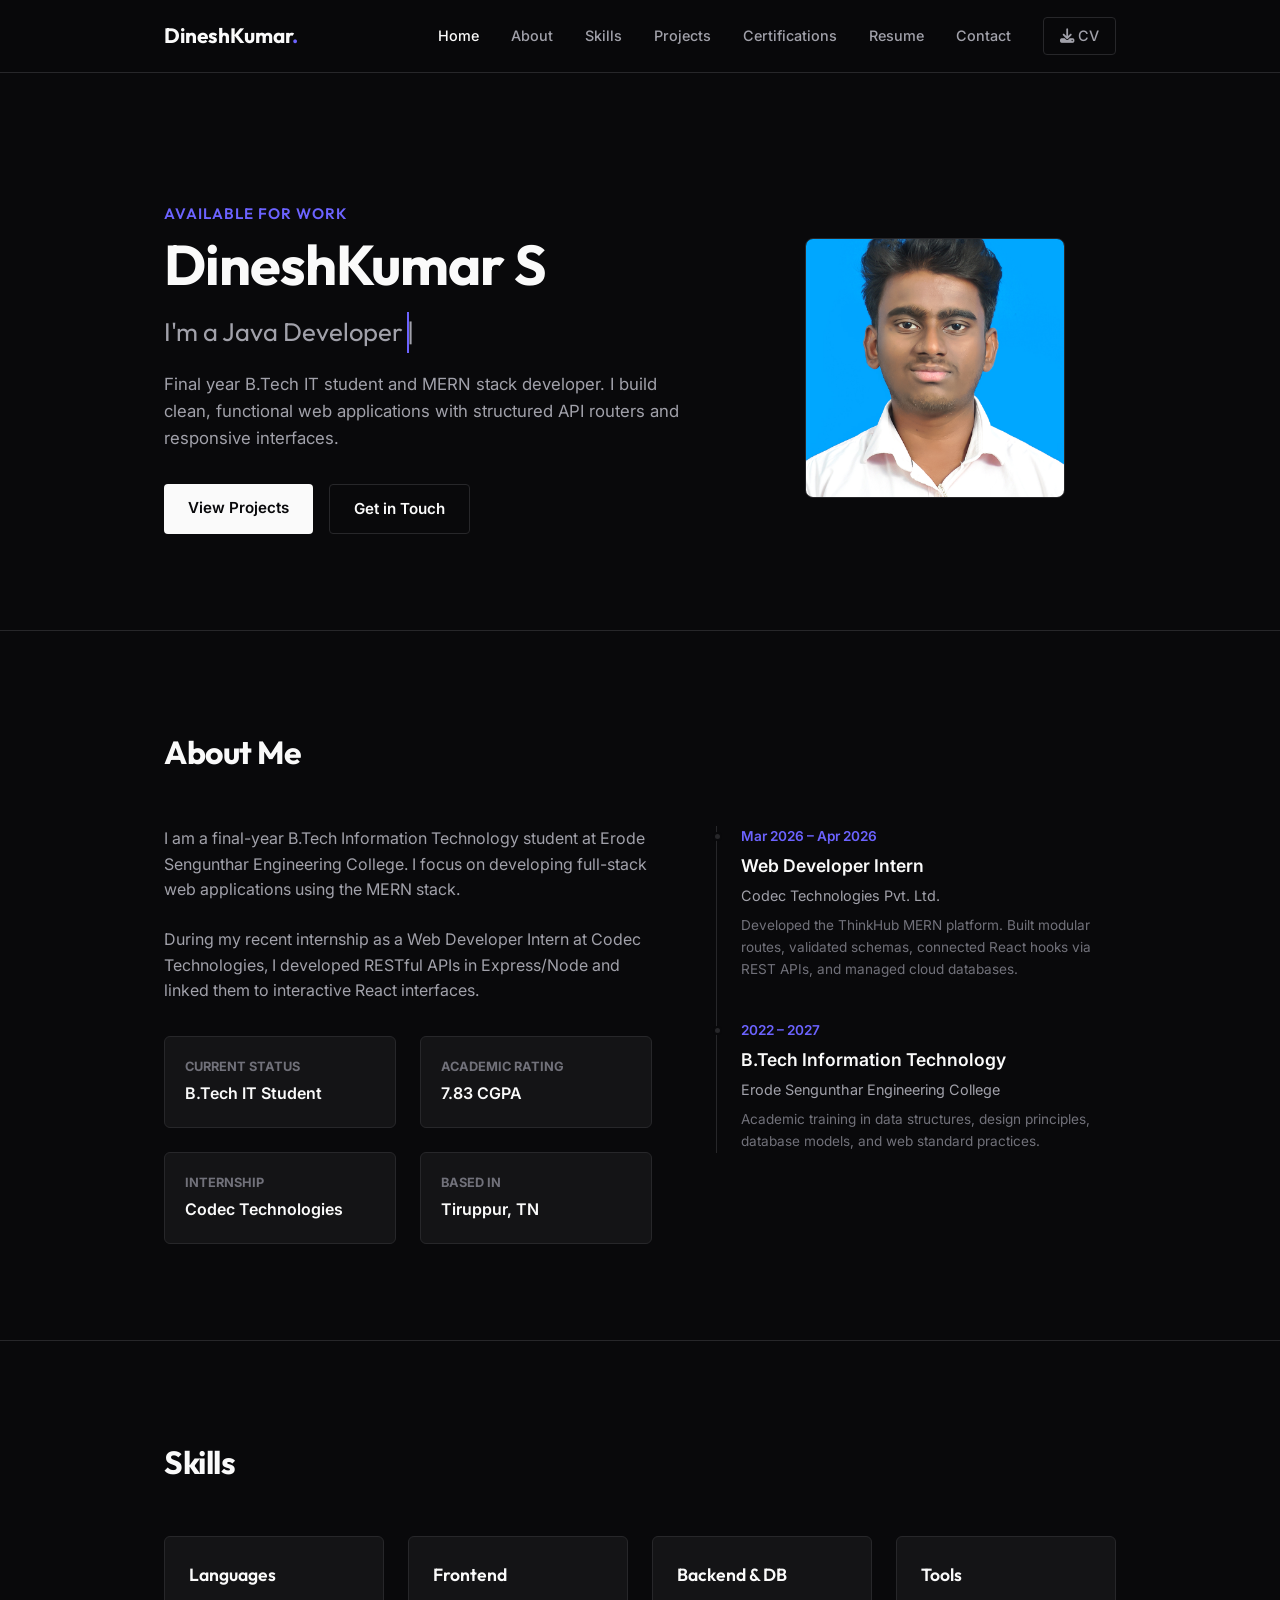
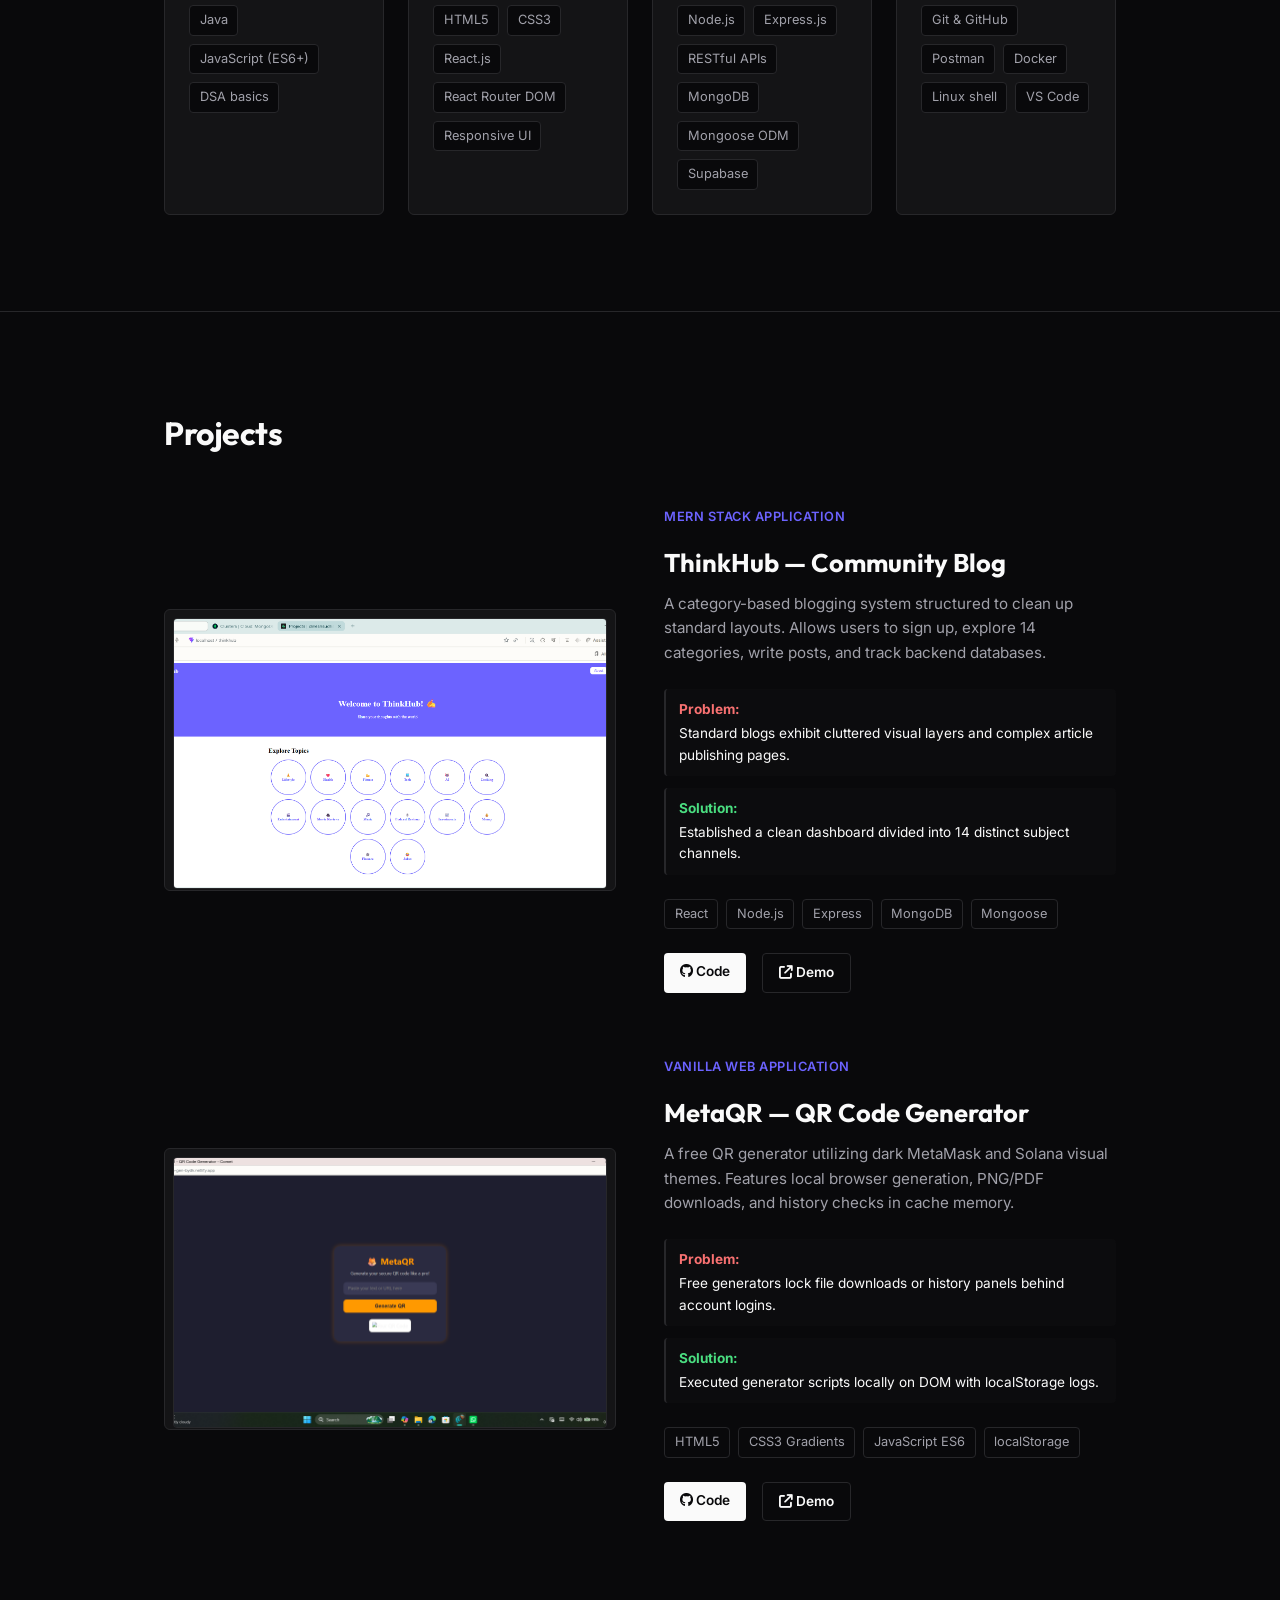
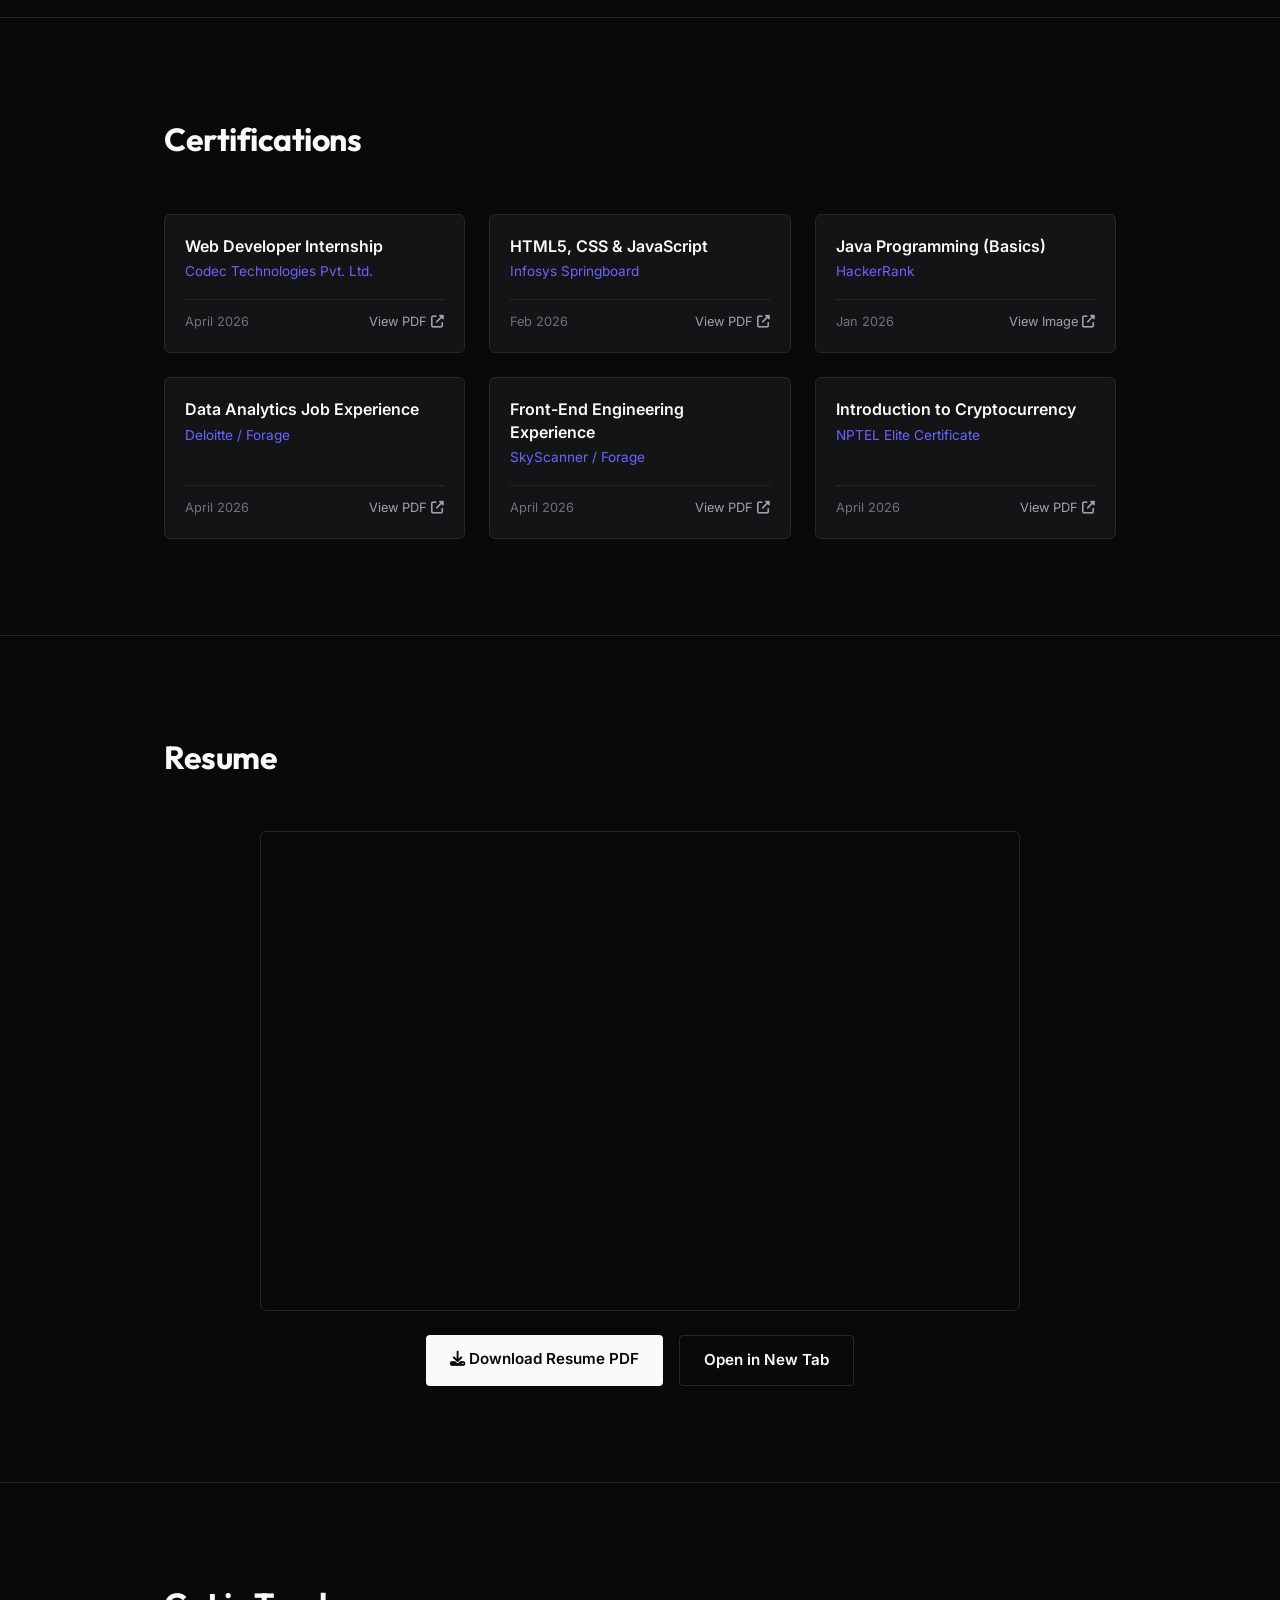
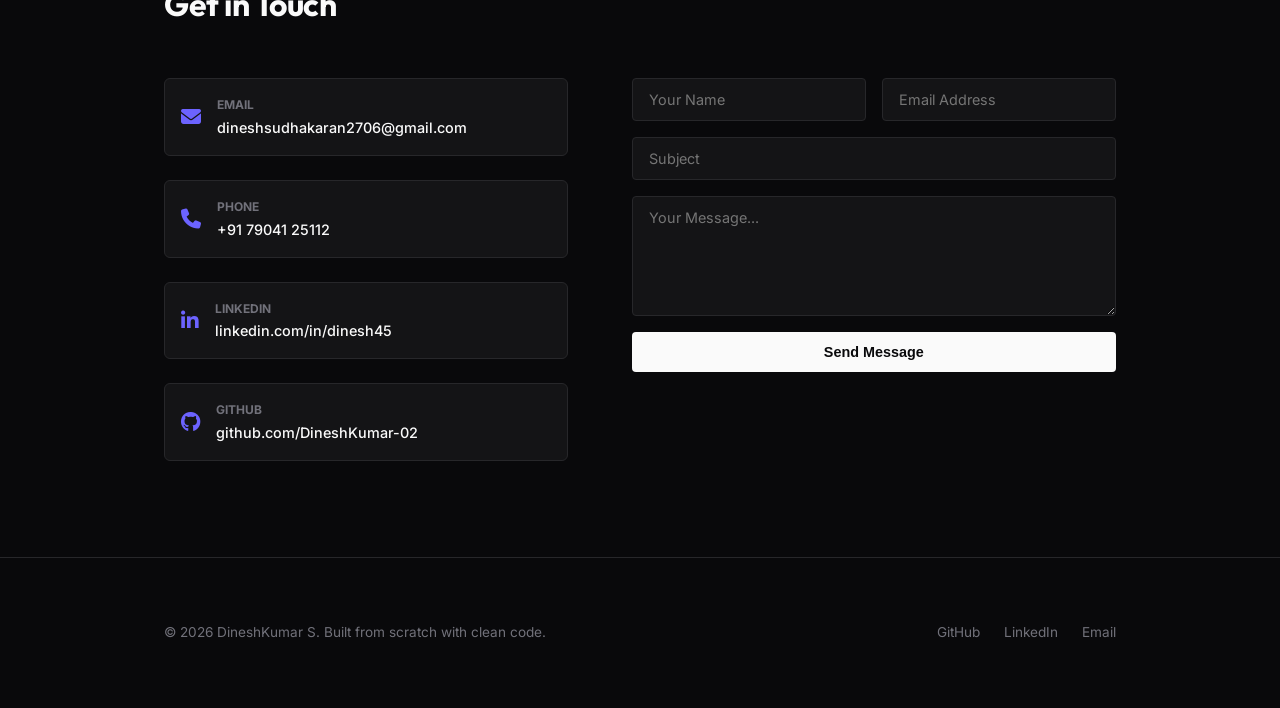
==== Portfolio-Website/index.html @ 6e723fbe "added the files of my portfolio site" ====
<!DOCTYPE html>
<html lang="en">
<head>
  <meta charset="UTF-8">
  <meta name="viewport" content="width=device-width, initial-scale=1.0">
  
  <title>DineshKumar S | Full Stack Developer</title>
  <meta name="description" content="Portfolio of DineshKumar S, a Full Stack Web Developer (MERN) specializing in clean, scalable backend interfaces and responsive frontend apps.">
  <meta name="keywords" content="DineshKumar S, Full Stack Developer, MERN Stack, React, Node.js, Express, MongoDB, Java Developer">
  <meta name="author" content="DineshKumar S">

  <link rel="icon" type="image/png" href="./assets/images/Dinesh-Passport Size Photo.jpeg">
  <link rel="stylesheet" href="./style.css">
  <link rel="stylesheet" href="https://cdnjs.cloudflare.com/ajax/libs/font-awesome/6.4.0/css/all.min.css">
</head>
<body>

  <!-- Sticky Header Navigation -->
  <header>
    <div class="container nav-container">
      <a href="#home" class="logo">DineshKumar<span>.</span></a>
      
      <div class="hamburger" id="hamburger">
        <span></span>
        <span></span>
        <span></span>
      </div>

      <nav class="nav-links" id="nav-links">
        <a href="#home" class="nav-link active">Home</a>
        <a href="#about" class="nav-link">About</a>
        <a href="#skills" class="nav-link">Skills</a>
        <a href="#projects" class="nav-link">Projects</a>
        <a href="#certifications" class="nav-link">Certifications</a>
        <a href="#resume" class="nav-link">Resume</a>
        <a href="#contact" class="nav-link">Contact</a>
        <a href="./assets/resume/DineshKumar_S_Resume.pdf" class="nav-link btn-cv" download><i class="fa-solid fa-download"></i> CV</a>
      </nav>
    </div>
  </header>

  <!-- Hero Section -->
  <section id="home" class="hero" style="border: none;">
    <div class="container hero-grid">
      <div class="hero-info">
        <span class="hero-tag">Available for work</span>
        <h1 class="hero-h1">DineshKumar S</h1>
        <div class="hero-typewriter">
          I'm a <span id="typing-text"></span><span class="cursor">|</span>
        </div>
        <p class="hero-p">
          Final year B.Tech IT student and MERN stack developer. I build clean, functional web applications with structured API routers and responsive interfaces.
        </p>
        <div class="hero-actions">
          <a href="#projects" class="btn-primary">View Projects</a>
          <a href="#contact" class="btn-secondary">Get in Touch</a>
        </div>
      </div>
      
      <div class="hero-img-wrap">
        <img src="./assets/images/Dinesh-Passport Size Photo.jpeg" alt="DineshKumar S" class="hero-img">
      </div>
    </div>
  </section>

  <!-- About Section -->
  <section id="about">
    <div class="container">
      <h2 class="section-title">About Me</h2>
      
      <div class="about-grid">
        <div>
          <p class="about-p">
            I am a final-year B.Tech Information Technology student at Erode Sengunthar Engineering College. I focus on developing full-stack web applications using the MERN stack.
          </p>
          <p class="about-p">
            During my recent internship as a Web Developer Intern at Codec Technologies, I developed RESTful APIs in Express/Node and linked them to interactive React interfaces.
          </p>
          
          <div class="about-facts">
            <div class="fact-card">
              <h4>Current Status</h4>
              <p>B.Tech IT Student</p>
            </div>
            <div class="fact-card">
              <h4>Academic Rating</h4>
              <p>7.83 CGPA</p>
            </div>
            <div class="fact-card">
              <h4>Internship</h4>
              <p>Codec Technologies</p>
            </div>
            <div class="fact-card">
              <h4>Based In</h4>
              <p>Tiruppur, TN</p>
            </div>
          </div>
        </div>

        <div>
          <div class="timeline">
            
            <div class="timeline-item">
              <div class="timeline-dot"></div>
              <div class="timeline-date">Mar 2026 – Apr 2026</div>
              <h3 class="timeline-title">Web Developer Intern</h3>
              <p class="timeline-subtitle">Codec Technologies Pvt. Ltd.</p>
              <p class="timeline-desc">
                Developed the ThinkHub MERN platform. Built modular routes, validated schemas, connected React hooks via REST APIs, and managed cloud databases.
              </p>
            </div>

            <div class="timeline-item">
              <div class="timeline-dot"></div>
              <div class="timeline-date">2022 – 2027</div>
              <h3 class="timeline-title">B.Tech Information Technology</h3>
              <p class="timeline-subtitle">Erode Sengunthar Engineering College</p>
              <p class="timeline-desc">
                Academic training in data structures, design principles, database models, and web standard practices.
              </p>
            </div>

          </div>
        </div>
      </div>
    </div>
  </section>

  <!-- Skills Section -->
  <section id="skills">
    <div class="container">
      <h2 class="section-title">Skills</h2>
      
      <div class="skills-grid">
        
        <div class="skills-card">
          <h3>Languages</h3>
          <div class="skills-list">
            <span class="skill-tag">Java</span>
            <span class="skill-tag">JavaScript (ES6+)</span>
            <span class="skill-tag">DSA basics</span>
          </div>
        </div>

        <div class="skills-card">
          <h3>Frontend</h3>
          <div class="skills-list">
            <span class="skill-tag">HTML5</span>
            <span class="skill-tag">CSS3</span>
            <span class="skill-tag">React.js</span>
            <span class="skill-tag">React Router DOM</span>
            <span class="skill-tag">Responsive UI</span>
          </div>
        </div>

        <div class="skills-card">
          <h3>Backend & DB</h3>
          <div class="skills-list">
            <span class="skill-tag">Node.js</span>
            <span class="skill-tag">Express.js</span>
            <span class="skill-tag">RESTful APIs</span>
            <span class="skill-tag">MongoDB</span>
            <span class="skill-tag">Mongoose ODM</span>
            <span class="skill-tag">Supabase</span>
          </div>
        </div>

        <div class="skills-card">
          <h3>Tools</h3>
          <div class="skills-list">
            <span class="skill-tag">Git & GitHub</span>
            <span class="skill-tag">Postman</span>
            <span class="skill-tag">Docker</span>
            <span class="skill-tag">Linux shell</span>
            <span class="skill-tag">VS Code</span>
          </div>
        </div>

      </div>
    </div>
  </section>

  <!-- Projects Section -->
  <section id="projects">
    <div class="container">
      <h2 class="section-title">Projects</h2>
      
      <div class="project-list">
        
        <!-- ThinkHub Project -->
        <div class="project-item">
          <div class="project-media">
            <div class="project-img-grid">
              <img src="./assets/project-images/thinkhub/Main page topics.png" alt="ThinkHub Topic categories" class="span-2">
              <img src="./assets/project-images/thinkhub/topic post.png" alt="ThinkHub Posts list">
              <img src="./assets/project-images/thinkhub/backend.png" alt="ThinkHub server file code">
            </div>
          </div>
          
          <div class="project-info">
            <div class="project-meta">MERN Stack Application</div>
            <h3>ThinkHub — Community Blog</h3>
            <p class="project-desc">
              A category-based blogging system structured to clean up standard layouts. Allows users to sign up, explore 14 categories, write posts, and track backend databases.
            </p>
            
            <div class="project-ps">
              <div class="ps-box prob">
                <strong>Problem:</strong> Standard blogs exhibit cluttered visual layers and complex article publishing pages.
              </div>
              <div class="ps-box sol">
                <strong>Solution:</strong> Established a clean dashboard divided into 14 distinct subject channels.
              </div>
            </div>
            
            <div class="project-tags">
              <span class="skill-tag">React</span>
              <span class="skill-tag">Node.js</span>
              <span class="skill-tag">Express</span>
              <span class="skill-tag">MongoDB</span>
              <span class="skill-tag">Mongoose</span>
            </div>
            
            <div class="project-links">
              <a href="https://github.com/DineshKumar-02/ThinkHub-Blog-App" class="btn-sm-primary" target="_blank"><i class="fa-brands fa-github"></i> Code</a>
              <a href="https://thinkhub-a-community-blog-web-application.onrender.com" class="btn-sm-secondary" target="_blank"><i class="fa-solid fa-arrow-up-right-from-square"></i> Demo</a>
            </div>
          </div>
        </div>

        <!-- MetaQR Project -->
        <div class="project-item">
          <div class="project-media">
            <div class="project-img-grid">
              <img src="./assets/project-images/metaqr/Screenshot 2026-07-01 154401.png" alt="MetaQR dashboard" class="span-2">
              <img src="./assets/project-images/metaqr/Screenshot 2026-07-01 154452.png" alt="MetaQR history storage" class="span-2">
            </div>
          </div>
          
          <div class="project-info">
            <div class="project-meta">Vanilla Web Application</div>
            <h3>MetaQR — QR Code Generator</h3>
            <p class="project-desc">
              A free QR generator utilizing dark MetaMask and Solana visual themes. Features local browser generation, PNG/PDF downloads, and history checks in cache memory.
            </p>
            
            <div class="project-ps">
              <div class="ps-box prob">
                <strong>Problem:</strong> Free generators lock file downloads or history panels behind account logins.
              </div>
              <div class="ps-box sol">
                <strong>Solution:</strong> Executed generator scripts locally on DOM with localStorage logs.
              </div>
            </div>
            
            <div class="project-tags">
              <span class="skill-tag">HTML5</span>
              <span class="skill-tag">CSS3 Gradients</span>
              <span class="skill-tag">JavaScript ES6</span>
              <span class="skill-tag">localStorage</span>
            </div>
            
            <div class="project-links">
              <a href="https://github.com/DineshKumar-02/MetaQR" class="btn-sm-primary" target="_blank"><i class="fa-brands fa-github"></i> Code</a>
              <a href="https://qrcode-gen-bydk.netlify.app/" class="btn-sm-secondary" target="_blank"><i class="fa-solid fa-arrow-up-right-from-square"></i> Demo</a>
            </div>
          </div>
        </div>

      </div>
    </div>
  </section>

  <!-- Certifications Section -->
  <section id="certifications">
    <div class="container">
      <h2 class="section-title">Certifications</h2>
      
      <div class="cert-grid">
        
        <div class="cert-item" data-cert="./assets/certificates/Web-Developement(parakh).pdf">
          <div class="cert-top">
            <h3>Web Developer Internship</h3>
            <p>Codec Technologies Pvt. Ltd.</p>
          </div>
          <div class="cert-bottom">
            <span>April 2026</span>
            <span class="cert-view">View PDF <i class="fa-solid fa-up-right-from-square"></i></span>
          </div>
        </div>

        <div class="cert-item" data-cert="./assets/certificates/Html5.pdf">
          <div class="cert-top">
            <h3>HTML5, CSS & JavaScript</h3>
            <p>Infosys Springboard</p>
          </div>
          <div class="cert-bottom">
            <span>Feb 2026</span>
            <span class="cert-view">View PDF <i class="fa-solid fa-up-right-from-square"></i></span>
          </div>
        </div>

        <div class="cert-item" data-cert="./assets/certificates/java_basic certificate_page-0001.jpg">
          <div class="cert-top">
            <h3>Java Programming (Basics)</h3>
            <p>HackerRank</p>
          </div>
          <div class="cert-bottom">
            <span>Jan 2026</span>
            <span class="cert-view">View Image <i class="fa-solid fa-up-right-from-square"></i></span>
          </div>
        </div>

        <div class="cert-item" data-cert="./assets/certificates/Deloitte Data Analytics Completion_certificate.pdf">
          <div class="cert-top">
            <h3>Data Analytics Job Experience</h3>
            <p>Deloitte / Forage</p>
          </div>
          <div class="cert-bottom">
            <span>April 2026</span>
            <span class="cert-view">View PDF <i class="fa-solid fa-up-right-from-square"></i></span>
          </div>
        </div>

        <div class="cert-item" data-cert="./assets/certificates/SkyScanner - Front-emnd _completion_certificate (1).pdf">
          <div class="cert-top">
            <h3>Front-End Engineering Experience</h3>
            <p>SkyScanner / Forage</p>
          </div>
          <div class="cert-bottom">
            <span>April 2026</span>
            <span class="cert-view">View PDF <i class="fa-solid fa-up-right-from-square"></i></span>
          </div>
        </div>

        <div class="cert-item" data-cert="./assets/certificates/Introduction to CryptoCurrency.pdf">
          <div class="cert-top">
            <h3>Introduction to Cryptocurrency</h3>
            <p>NPTEL Elite Certificate</p>
          </div>
          <div class="cert-bottom">
            <span>April 2026</span>
            <span class="cert-view">View PDF <i class="fa-solid fa-up-right-from-square"></i></span>
          </div>
        </div>

      </div>
    </div>
  </section>

  <!-- Resume Section -->
  <section id="resume">
    <div class="container">
      <h2 class="section-title">Resume</h2>
      
      <div class="resume-box">
        <div class="resume-frame-wrap">
          <iframe src="./assets/resume/DineshKumar_S_Resume.pdf#toolbar=0" class="resume-frame" title="DineshKumar S Resume Document"></iframe>
        </div>
        <div class="project-links">
          <a href="./assets/resume/DineshKumar_S_Resume.pdf" class="btn-primary" download><i class="fa-solid fa-download"></i> Download Resume PDF</a>
          <a href="./assets/resume/DineshKumar_S_Resume.pdf" target="_blank" class="btn-secondary">Open in New Tab</a>
        </div>
      </div>
    </div>
  </section>

  <!-- Contact Section -->
  <section id="contact">
    <div class="container">
      <h2 class="section-title">Get in Touch</h2>
      
      <div class="contact-grid">
        <div class="contact-channels">
          
          <a href="mailto:dineshsudhakaran2706@gmail.com" class="contact-card-link">
            <i class="fa-solid fa-envelope"></i>
            <div>
              <h4>Email</h4>
              <p>dineshsudhakaran2706@gmail.com</p>
            </div>
          </a>

          <a href="tel:+917904125112" class="contact-card-link">
            <i class="fa-solid fa-phone"></i>
            <div>
              <h4>Phone</h4>
              <p>+91 79041 25112</p>
            </div>
          </a>

          <a href="https://linkedin.com/in/dinesh45" target="_blank" class="contact-card-link">
            <i class="fa-brands fa-linkedin-in"></i>
            <div>
              <h4>LinkedIn</h4>
              <p>linkedin.com/in/dinesh45</p>
            </div>
          </a>

          <a href="https://github.com/DineshKumar-02" target="_blank" class="contact-card-link">
            <i class="fa-brands fa-github"></i>
            <div>
              <h4>GitHub</h4>
              <p>github.com/DineshKumar-02</p>
            </div>
          </a>

        </div>

        <form class="contact-form" id="contact-form" action="https://formspree.io/f/placeholder" method="POST">
          <div class="form-row">
            <input type="text" name="name" class="form-input" placeholder="Your Name" required>
            <input type="email" name="email" class="form-input" placeholder="Email Address" required>
          </div>
          <input type="text" name="subject" class="form-input" placeholder="Subject" required>
          <textarea name="message" class="form-textarea" placeholder="Your Message..." required></textarea>
          <button type="submit" class="btn-submit">Send Message</button>
        </form>
      </div>
    </div>
  </section>

  <!-- Footer -->
  <footer>
    <div class="container footer-wrap">
      <div class="footer-copy">
        &copy; 2026 DineshKumar S. Built from scratch with clean code.
      </div>
      <div class="footer-socials">
        <a href="https://github.com/DineshKumar-02" target="_blank">GitHub</a>
        <a href="https://linkedin.com/in/dinesh45" target="_blank">LinkedIn</a>
        <a href="mailto:dineshsudhakaran2706@gmail.com">Email</a>
      </div>
    </div>
  </footer>

  <!-- Lightbox Modal preview window -->
  <div class="modal" id="cert-modal">
    <div class="modal-content">
      <div class="modal-close" id="modal-close"><i class="fa-solid fa-xmark"></i></div>
      <iframe src="" class="modal-iframe" id="modal-iframe"></iframe>
    </div>
  </div>

  <script src="./script.js"></script>
</body>
</html>
---- Portfolio-Website/style.css ----
@import url('https://fonts.googleapis.com/css2?family=Inter:wght@300;400;500;600;700&family=Outfit:wght@400;500;600;700;800&display=swap');

:root {
  --bg: #09090b;
  --surface: #141416;
  --surface-hover: #1b1b1e;
  --border: #27272a;
  --border-hover: #3f3f46;
  
  --accent: #6c63ff;
  --accent-glow: rgba(108, 99, 255, 0.15);
  
  --text: #fafafa;
  --text-muted: #a1a1aa;
  --text-dim: #71717a;
  
  --font-display: 'Outfit', sans-serif;
  --font-body: 'Inter', sans-serif;
}

* {
  box-sizing: border-box;
  margin: 0;
  padding: 0;
}

html {
  scroll-behavior: smooth;
}

body {
  background-color: var(--bg);
  color: var(--text);
  font-family: var(--font-body);
  line-height: 1.6;
  overflow-x: hidden;
}

::-webkit-scrollbar {
  width: 6px;
}
::-webkit-scrollbar-track {
  background: var(--bg);
}
::-webkit-scrollbar-thumb {
  background: var(--border);
  border-radius: 3px;
}
::-webkit-scrollbar-thumb:hover {
  background: var(--border-hover);
}

.container {
  max-width: 1000px;
  margin: 0 auto;
  padding: 0 1.5rem;
}

/* Header & Nav */
header {
  position: sticky;
  top: 0;
  z-index: 100;
  background: rgba(9, 9, 11, 0.8);
  backdrop-filter: blur(8px);
  border-bottom: 1px solid var(--border);
}

.nav-container {
  display: flex;
  justify-content: space-between;
  align-items: center;
  height: 4.5rem;
}

.logo {
  font-family: var(--font-display);
  font-weight: 700;
  font-size: 1.3rem;
  color: var(--text);
  text-decoration: none;
}

.logo span {
  color: var(--accent);
}

.nav-links {
  display: flex;
  gap: 2rem;
  align-items: center;
}

.nav-link {
  color: var(--text-muted);
  text-decoration: none;
  font-size: 0.9rem;
  font-weight: 500;
  transition: color 0.2s ease;
}

.nav-link:hover, .nav-link.active {
  color: var(--text);
}

.btn-cv {
  border: 1px solid var(--border);
  padding: 0.4rem 1rem;
  border-radius: 4px;
  background: transparent;
  transition: all 0.2s ease;
}

.btn-cv:hover {
  background: var(--surface);
  border-color: var(--border-hover);
}

.hamburger {
  display: none;
  flex-direction: column;
  gap: 5px;
  cursor: pointer;
}

.hamburger span {
  display: block;
  width: 22px;
  height: 2px;
  background-color: var(--text);
  transition: transform 0.2s ease;
}

/* Hero Section */
.hero {
  padding: 8rem 0 6rem;
}

.hero-grid {
  display: grid;
  grid-template-columns: 1.2fr 0.8fr;
  gap: 3rem;
  align-items: center;
}

.hero-tag {
  color: var(--accent);
  font-family: var(--font-display);
  font-weight: 600;
  font-size: 0.95rem;
  text-transform: uppercase;
  letter-spacing: 1px;
  margin-bottom: 0.5rem;
  display: inline-block;
}

.hero-h1 {
  font-family: var(--font-display);
  font-size: 3.5rem;
  font-weight: 700;
  line-height: 1.1;
  letter-spacing: -1px;
  margin-bottom: 1rem;
}

.hero-typewriter {
  font-family: var(--font-display);
  font-size: 1.6rem;
  color: var(--text-muted);
  height: 2.2rem;
  margin-bottom: 1.5rem;
}

.cursor {
  display: inline-block;
  width: 2px;
  background-color: var(--accent);
  margin-left: 4px;
  animation: blink 0.8s infinite alternate;
}

@keyframes blink {
  0% { opacity: 0; }
  100% { opacity: 1; }
}

.hero-p {
  color: var(--text-muted);
  font-size: 1.05rem;
  margin-bottom: 2rem;
  max-width: 520px;
}

.hero-actions {
  display: flex;
  gap: 1rem;
}

.btn-primary {
  background: var(--text);
  color: var(--bg);
  text-decoration: none;
  font-weight: 600;
  padding: 0.75rem 1.5rem;
  border-radius: 4px;
  font-size: 0.95rem;
  transition: opacity 0.2s ease;
}

.btn-primary:hover {
  opacity: 0.9;
}

.btn-secondary {
  border: 1px solid var(--border);
  color: var(--text);
  text-decoration: none;
  font-weight: 600;
  padding: 0.75rem 1.5rem;
  border-radius: 4px;
  font-size: 0.95rem;
  transition: all 0.2s ease;
}

.btn-secondary:hover {
  background: var(--surface);
  border-color: var(--border-hover);
}

.hero-img-wrap {
  display: flex;
  justify-content: center;
}

.hero-img {
  width: 260px;
  height: 260px;
  border-radius: 8px;
  object-fit: cover;
  border: 1px solid var(--border);
  background: var(--surface);
}

/* Sections General */
section {
  padding: 6rem 0;
  border-top: 1px solid var(--border);
}

.section-title {
  font-family: var(--font-display);
  font-size: 2rem;
  font-weight: 700;
  margin-bottom: 3rem;
  letter-spacing: -0.5px;
}

/* About Section */
.about-grid {
  display: grid;
  grid-template-columns: 1.1fr 0.9fr;
  gap: 4rem;
}

.about-p {
  color: var(--text-muted);
  margin-bottom: 1.5rem;
}

.about-facts {
  display: grid;
  grid-template-columns: repeat(2, 1fr);
  gap: 1.5rem;
  margin-top: 2rem;
}

.fact-card {
  padding: 1.25rem;
  background: var(--surface);
  border: 1px solid var(--border);
  border-radius: 6px;
}

.fact-card h4 {
  font-size: 0.8rem;
  color: var(--text-dim);
  text-transform: uppercase;
  margin-bottom: 0.25rem;
}

.fact-card p {
  font-weight: 600;
  font-size: 1rem;
}

.timeline {
  position: relative;
  padding-left: 1.5rem;
  border-left: 1px solid var(--border);
}

.timeline-item {
  position: relative;
  margin-bottom: 2.5rem;
}

.timeline-dot {
  position: absolute;
  left: -1.8rem;
  top: 0.35rem;
  width: 9px;
  height: 9px;
  border-radius: 50%;
  background: var(--border);
  border: 2px solid var(--bg);
}

.timeline-item:hover .timeline-dot {
  background: var(--accent);
}

.timeline-date {
  font-size: 0.85rem;
  color: var(--accent);
  font-weight: 600;
  margin-bottom: 0.25rem;
}

.timeline-title {
  font-weight: 600;
  font-size: 1.1rem;
  margin-bottom: 0.25rem;
}

.timeline-subtitle {
  font-size: 0.9rem;
  color: var(--text-muted);
  margin-bottom: 0.5rem;
}

.timeline-desc {
  font-size: 0.85rem;
  color: var(--text-dim);
}

/* Skills Section */
.skills-grid {
  display: grid;
  grid-template-columns: repeat(auto-fit, minmax(220px, 1fr));
  gap: 1.5rem;
}

.skills-card {
  padding: 1.5rem;
  background: var(--surface);
  border: 1px solid var(--border);
  border-radius: 6px;
}

.skills-card h3 {
  font-size: 1.1rem;
  margin-bottom: 1rem;
  font-family: var(--font-display);
  font-weight: 600;
}

.skills-list {
  display: flex;
  flex-wrap: wrap;
  gap: 0.5rem;
}

.skill-tag {
  background: var(--bg);
  border: 1px solid var(--border);
  color: var(--text-muted);
  padding: 0.25rem 0.6rem;
  border-radius: 4px;
  font-size: 0.8rem;
  transition: all 0.2s ease;
}

.skill-tag:hover {
  color: var(--text);
  border-color: var(--border-hover);
}

/* Projects Section */
.project-list {
  display: flex;
  flex-direction: column;
  gap: 4rem;
}

.project-item {
  display: grid;
  grid-template-columns: 1fr 1fr;
  gap: 3rem;
  align-items: center;
}

.project-media {
  border: 1px solid var(--border);
  border-radius: 6px;
  overflow: hidden;
  background: var(--surface);
  aspect-ratio: 16/10;
}

.project-img-grid {
  display: grid;
  grid-template-columns: 1fr 1fr;
  gap: 8px;
  padding: 8px;
}

.project-img-grid img {
  width: 100%;
  height: 100%;
  object-fit: cover;
  border-radius: 4px;
  border: 1px solid var(--border);
  aspect-ratio: 16/10;
}

.project-img-grid .span-2 {
  grid-column: span 2;
}

.project-info h3 {
  font-family: var(--font-display);
  font-size: 1.6rem;
  margin-bottom: 0.5rem;
}

.project-meta {
  font-size: 0.8rem;
  color: var(--accent);
  text-transform: uppercase;
  letter-spacing: 0.5px;
  font-weight: 600;
  margin-bottom: 1rem;
}

.project-desc {
  color: var(--text-muted);
  font-size: 0.95rem;
  margin-bottom: 1.5rem;
}

.project-ps {
  display: flex;
  flex-direction: column;
  gap: 0.75rem;
  margin-bottom: 1.5rem;
  font-size: 0.85rem;
}

.ps-box {
  padding: 0.6rem 0.8rem;
  border-radius: 4px;
  border-left: 2px solid var(--border);
  background: rgba(255,255,255,0.01);
}

.ps-box strong {
  display: block;
  margin-bottom: 0.15rem;
}

.ps-box.prob strong { color: #f87171; }
.ps-box.sol strong { color: #4ade80; }

.project-tags {
  display: flex;
  flex-wrap: wrap;
  gap: 0.5rem;
  margin-bottom: 1.5rem;
}

.project-links {
  display: flex;
  gap: 1rem;
}

.btn-sm-primary {
  background: var(--text);
  color: var(--bg);
  text-decoration: none;
  font-weight: 600;
  padding: 0.5rem 1rem;
  border-radius: 4px;
  font-size: 0.85rem;
}

.btn-sm-secondary {
  border: 1px solid var(--border);
  color: var(--text);
  text-decoration: none;
  font-weight: 600;
  padding: 0.5rem 1rem;
  border-radius: 4px;
  font-size: 0.85rem;
  transition: all 0.2s ease;
}

.btn-sm-secondary:hover {
  background: var(--surface);
  border-color: var(--border-hover);
}

/* Certifications Section */
.cert-grid {
  display: grid;
  grid-template-columns: repeat(auto-fill, minmax(280px, 1fr));
  gap: 1.5rem;
}

.cert-item {
  padding: 1.25rem;
  background: var(--surface);
  border: 1px solid var(--border);
  border-radius: 6px;
  cursor: pointer;
  display: flex;
  flex-direction: column;
  justify-content: space-between;
  transition: all 0.2s ease;
}

.cert-item:hover {
  border-color: var(--border-hover);
  background: var(--surface-hover);
}

.cert-top h3 {
  font-size: 1rem;
  font-weight: 600;
  margin-bottom: 0.25rem;
  line-height: 1.4;
}

.cert-top p {
  font-size: 0.85rem;
  color: var(--accent);
  margin-bottom: 1rem;
}

.cert-bottom {
  display: flex;
  justify-content: space-between;
  font-size: 0.8rem;
  color: var(--text-dim);
  border-top: 1px solid var(--border);
  padding-top: 0.75rem;
}

.cert-view {
  color: var(--text-muted);
}

/* Resume Section */
.resume-box {
  display: flex;
  flex-direction: column;
  align-items: center;
  gap: 1.5rem;
}

.resume-frame-wrap {
  width: 100%;
  max-width: 760px;
  height: 480px;
  border: 1px solid var(--border);
  border-radius: 6px;
  overflow: hidden;
}

.resume-frame {
  width: 100%;
  height: 100%;
  border: none;
}

/* Contact Section */
.contact-grid {
  display: grid;
  grid-template-columns: 1fr 1.2fr;
  gap: 4rem;
}

.contact-channels {
  display: flex;
  flex-direction: column;
  gap: 1.5rem;
}

.contact-card-link {
  display: flex;
  align-items: center;
  gap: 1rem;
  padding: 1rem;
  border: 1px solid var(--border);
  border-radius: 6px;
  color: var(--text);
  text-decoration: none;
  background: var(--surface);
  transition: all 0.2s ease;
}

.contact-card-link:hover {
  background: var(--surface-hover);
  border-color: var(--border-hover);
}

.contact-card-link i {
  font-size: 1.25rem;
  color: var(--accent);
}

.contact-card-link h4 {
  font-size: 0.75rem;
  color: var(--text-dim);
  text-transform: uppercase;
  margin-bottom: 0.1rem;
}

.contact-card-link p {
  font-size: 0.9rem;
  font-weight: 500;
}

.contact-form {
  display: flex;
  flex-direction: column;
  gap: 1rem;
}

.form-row {
  display: grid;
  grid-template-columns: 1fr 1fr;
  gap: 1rem;
}

.form-input, .form-textarea {
  width: 100%;
  background: var(--surface);
  border: 1px solid var(--border);
  color: var(--text);
  padding: 0.75rem 1rem;
  border-radius: 4px;
  font-family: var(--font-body);
  font-size: 0.9rem;
  transition: border-color 0.2s ease;
}

.form-input:focus, .form-textarea:focus {
  outline: none;
  border-color: var(--border-hover);
}

.form-textarea {
  resize: vertical;
  min-height: 120px;
}

.btn-submit {
  background: var(--text);
  color: var(--bg);
  border: none;
  font-weight: 600;
  padding: 0.75rem;
  border-radius: 4px;
  cursor: pointer;
  font-size: 0.9rem;
  transition: opacity 0.2s ease;
}

.btn-submit:hover {
  opacity: 0.9;
}

/* Footer */
footer {
  padding: 4rem 0;
  border-top: 1px solid var(--border);
  color: var(--text-dim);
  font-size: 0.85rem;
}

.footer-wrap {
  display: flex;
  justify-content: space-between;
  align-items: center;
}

.footer-socials {
  display: flex;
  gap: 1.5rem;
}

.footer-socials a {
  color: var(--text-dim);
  text-decoration: none;
  transition: color 0.2s ease;
}

.footer-socials a:hover {
  color: var(--text);
}

/* Lightbox Modal */
.modal {
  position: fixed;
  top: 0;
  left: 0;
  width: 100vw;
  height: 100vh;
  background: rgba(0, 0, 0, 0.85);
  backdrop-filter: blur(4px);
  z-index: 1000;
  display: none;
  align-items: center;
  justify-content: center;
}

.modal.active {
  display: flex;
}

.modal-content {
  position: relative;
  width: 90%;
  max-width: 800px;
  height: 80vh;
  background: var(--bg);
  border: 1px solid var(--border);
  border-radius: 6px;
  overflow: hidden;
}

.modal-iframe {
  width: 100%;
  height: 100%;
  border: none;
}

.modal-close {
  position: absolute;
  top: 1rem;
  right: 1rem;
  background: var(--surface);
  border: 1px solid var(--border);
  color: var(--text);
  width: 2rem;
  height: 2rem;
  border-radius: 50%;
  display: flex;
  align-items: center;
  justify-content: center;
  cursor: pointer;
  transition: all 0.2s ease;
}

.modal-close:hover {
  background: var(--surface-hover);
}

/* Media Queries */
@media (max-width: 768px) {
  .hero-grid {
    grid-template-columns: 1fr;
    text-align: center;
  }
  .hero-info {
    order: 2;
  }
  .hero-img-wrap {
    order: 1;
  }
  .hero-h1 {
    font-size: 2.75rem;
  }
  .hero-p {
    margin-left: auto;
    margin-right: auto;
  }
  .hero-actions {
    justify-content: center;
  }
  .about-grid {
    grid-template-columns: 1fr;
  }
  .project-item {
    grid-template-columns: 1fr;
    gap: 1.5rem;
  }
  .contact-grid {
    grid-template-columns: 1fr;
    gap: 3rem;
  }
  .form-row {
    grid-template-columns: 1fr;
  }
  .footer-wrap {
    flex-direction: column;
    gap: 1.5rem;
    text-align: center;
  }
  .nav-links {
    display: none;
    position: fixed;
    top: 4.5rem;
    left: 0;
    width: 100%;
    background: var(--bg);
    flex-direction: column;
    padding: 2rem 0;
    border-bottom: 1px solid var(--border);
    gap: 1.5rem;
  }
  .nav-links.active {
    display: flex;
  }
  .hamburger {
    display: flex;
  }
}
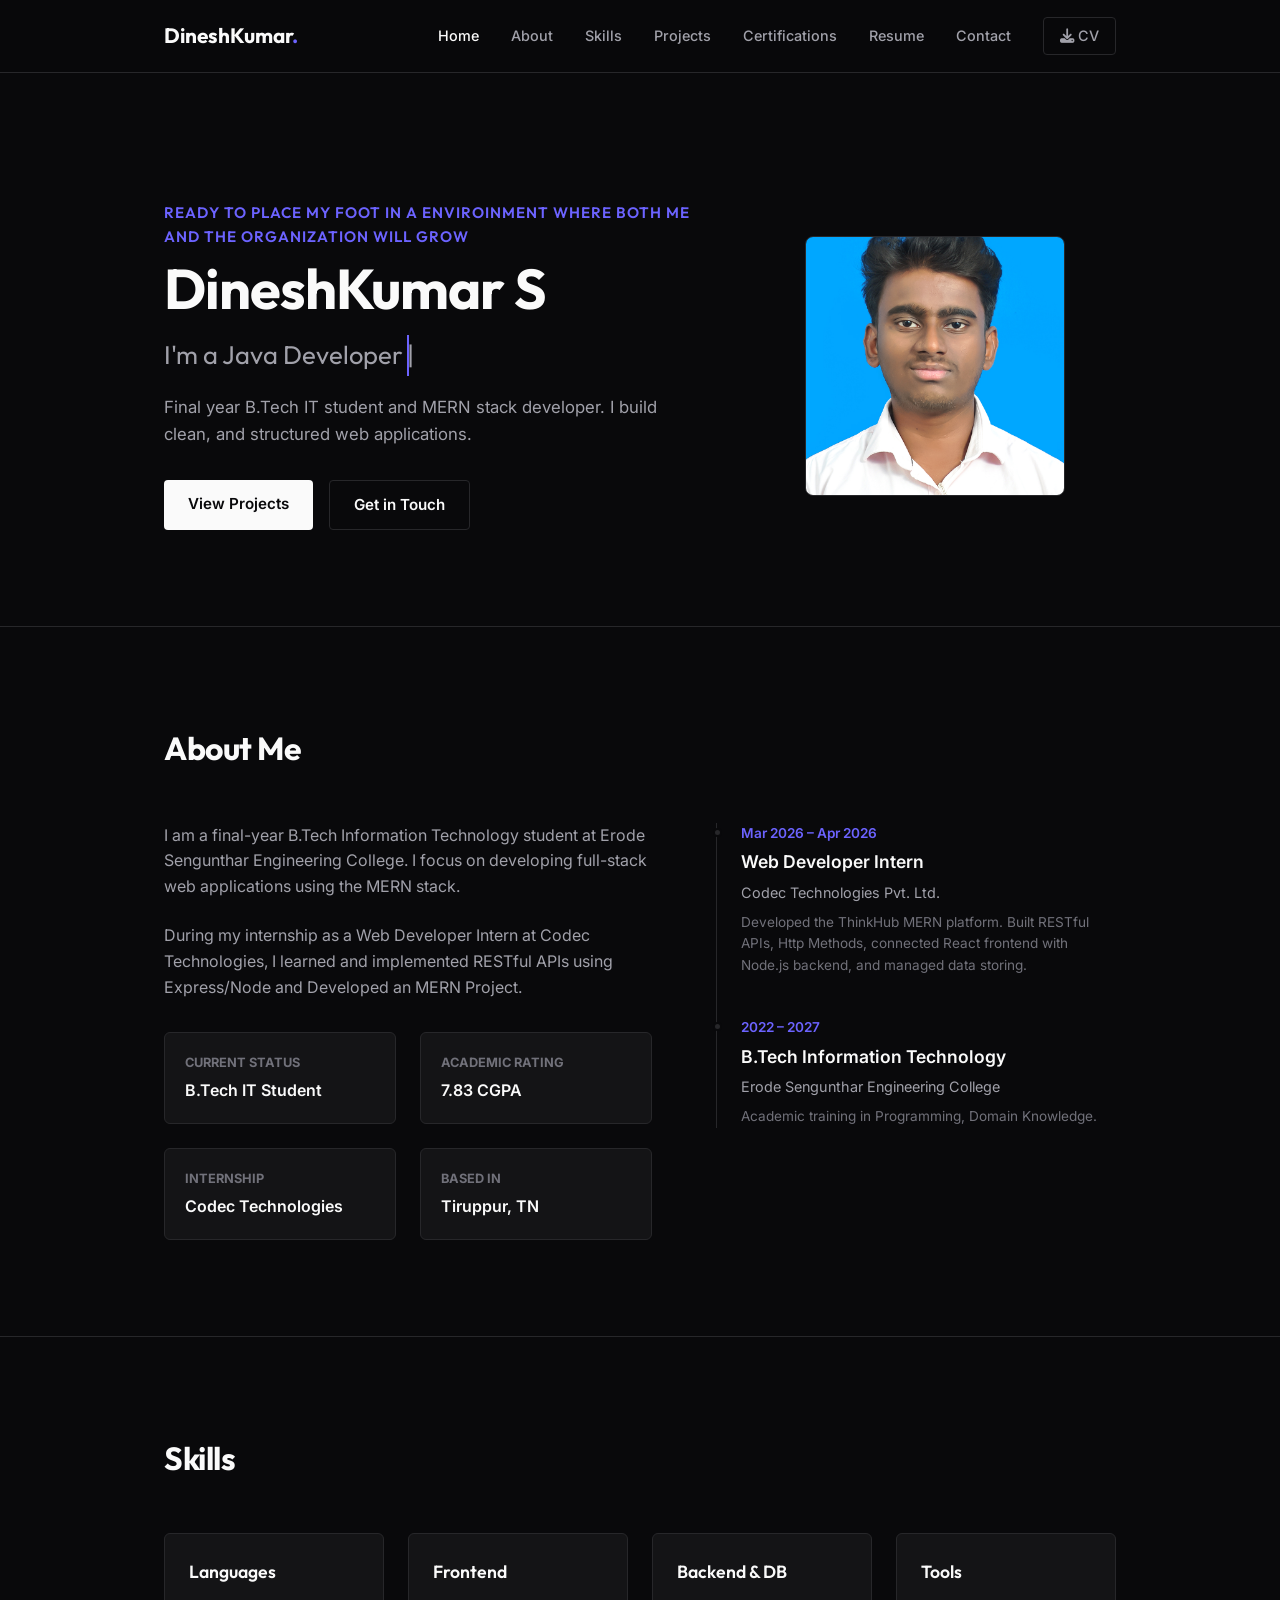
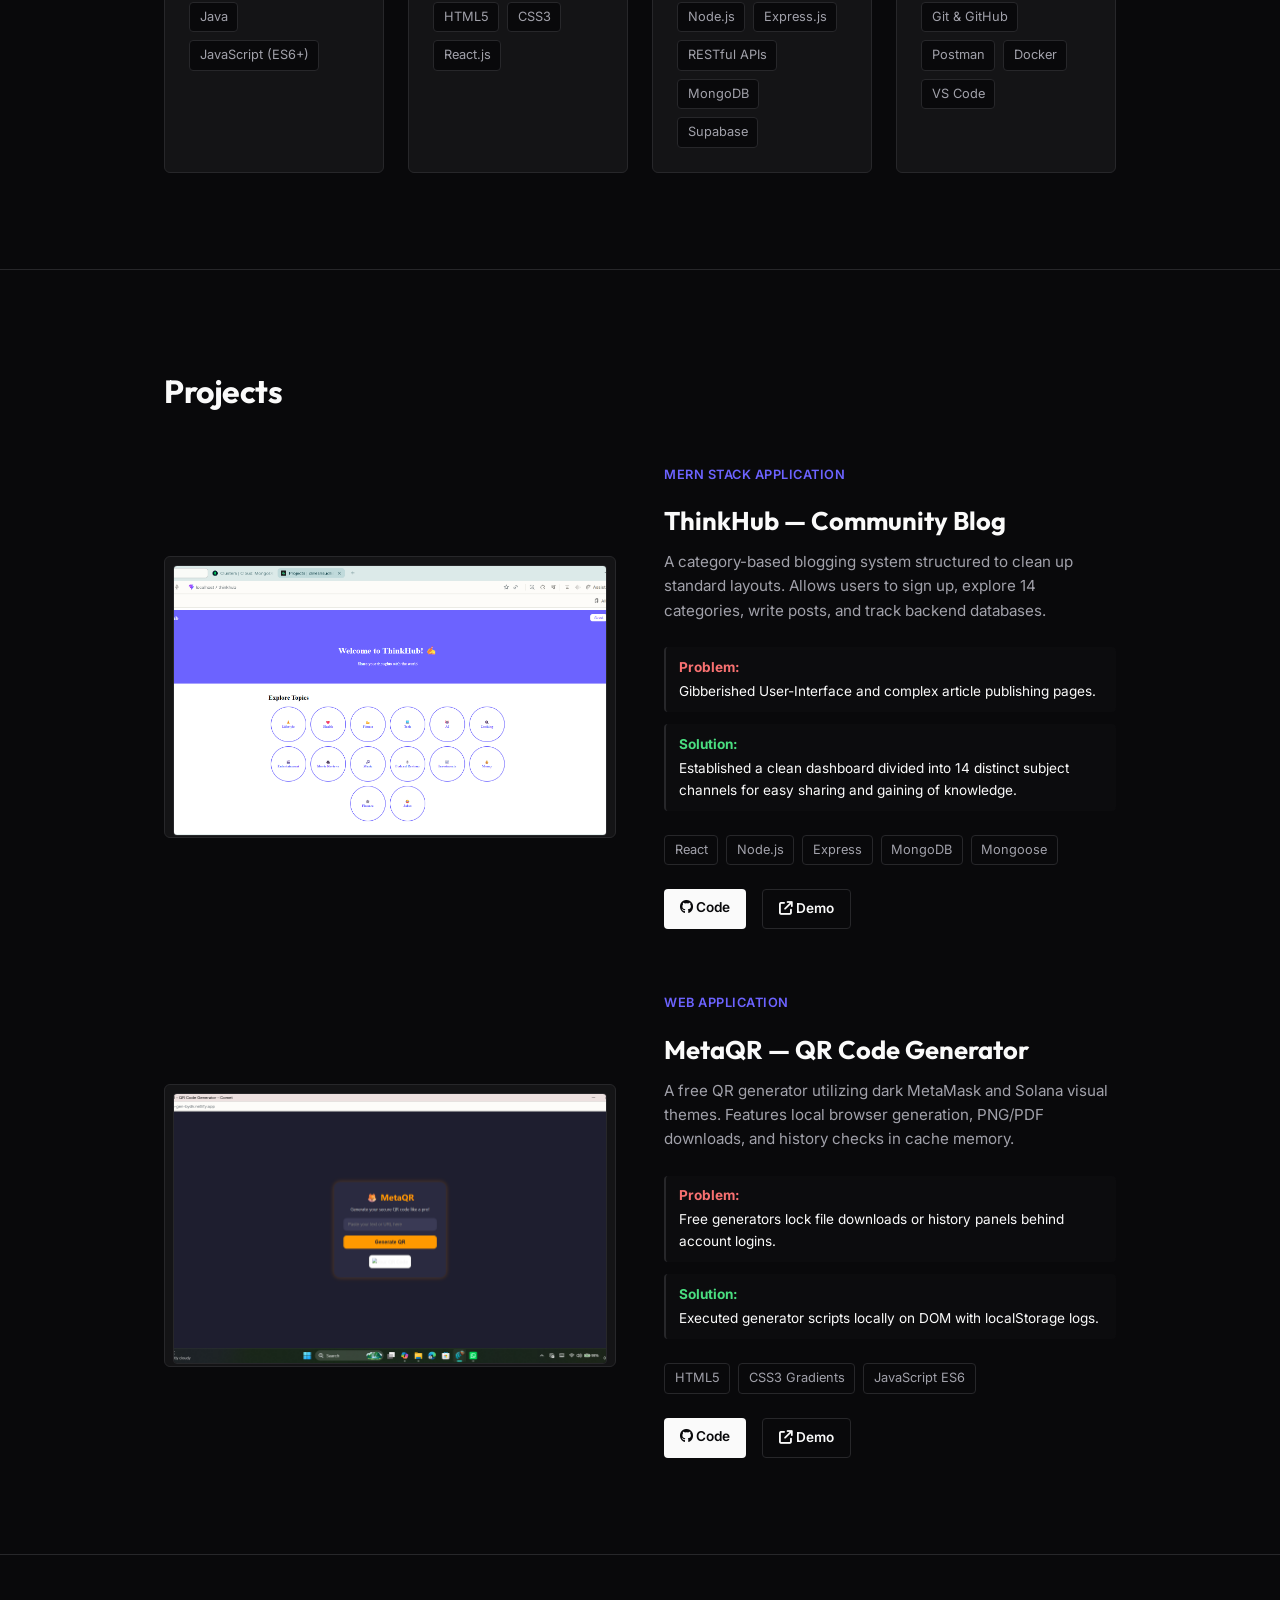
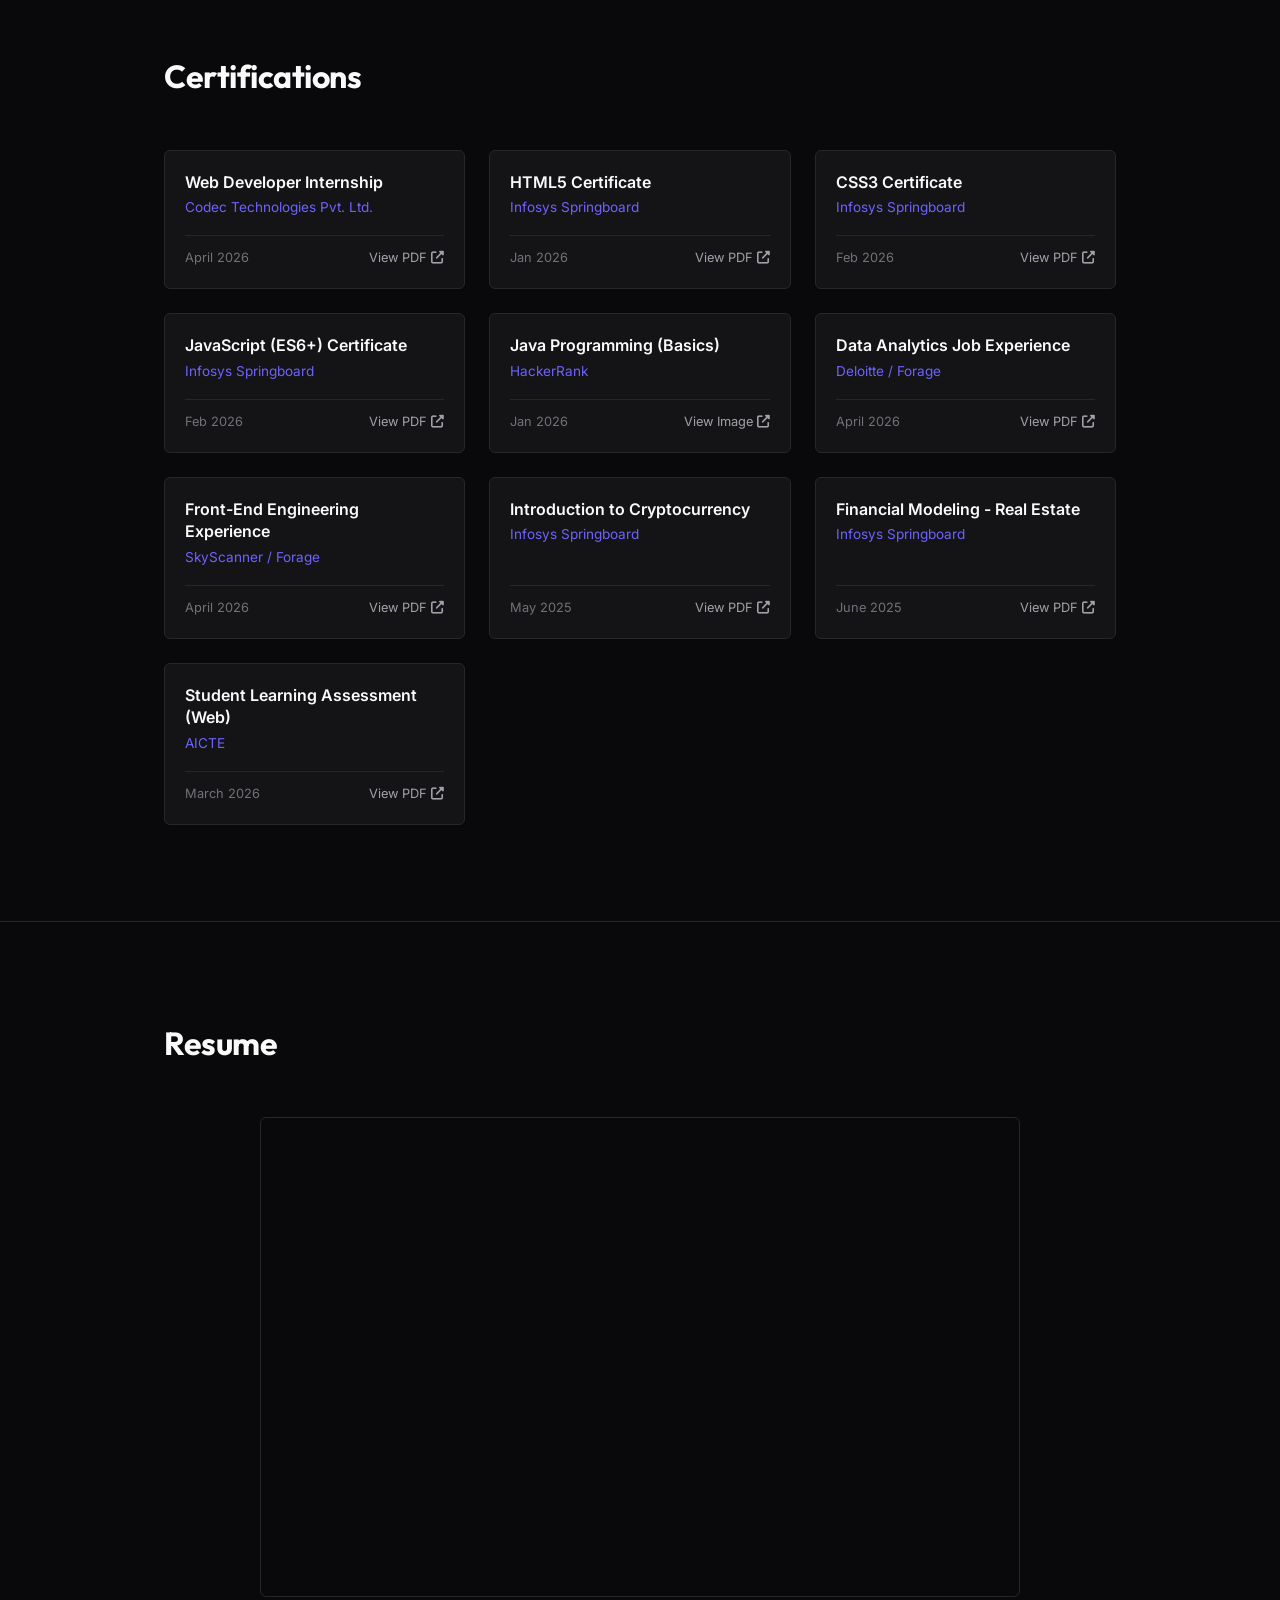
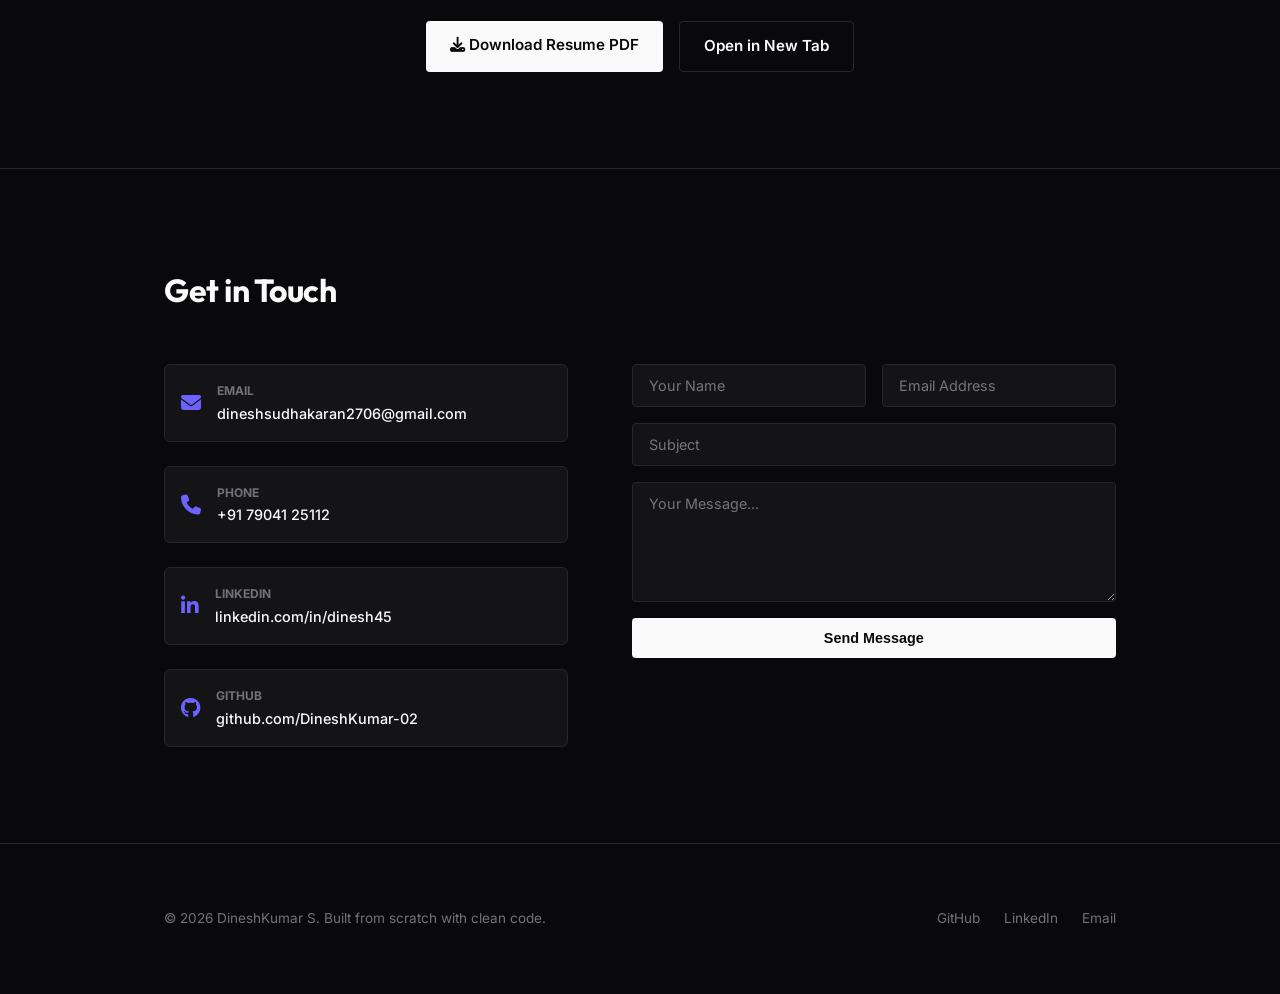
==== commit c934712f: "refactor(home): split combined HTML/CSS/JS cert card, fix Cryptocurrency issuer, add Real Estate and" ====
--- a/Portfolio-Website/index.html
+++ b/Portfolio-Website/index.html
@@ -1,25 +1,29 @@
 <!DOCTYPE html>
 <html lang="en">
+
 <head>
   <meta charset="UTF-8">
   <meta name="viewport" content="width=device-width, initial-scale=1.0">
-  
+
   <title>DineshKumar S | Full Stack Developer</title>
-  <meta name="description" content="Portfolio of DineshKumar S, a Full Stack Web Developer (MERN) specializing in clean, scalable backend interfaces and responsive frontend apps.">
-  <meta name="keywords" content="DineshKumar S, Full Stack Developer, MERN Stack, React, Node.js, Express, MongoDB, Java Developer">
+  <meta name="description"
+    content="Portfolio of DineshKumar S, a Full Stack Web Developer (MERN) specializing in clean, scalable backend interfaces and responsive frontend apps.">
+  <meta name="keywords"
+    content="DineshKumar S, Full Stack Developer, MERN Stack, React, Node.js, Express, MongoDB, Java Developer">
   <meta name="author" content="DineshKumar S">
 
   <link rel="icon" type="image/png" href="./assets/images/Dinesh-Passport Size Photo.jpeg">
   <link rel="stylesheet" href="./style.css">
   <link rel="stylesheet" href="https://cdnjs.cloudflare.com/ajax/libs/font-awesome/6.4.0/css/all.min.css">
 </head>
+
 <body>
 
   <!-- Sticky Header Navigation -->
   <header>
     <div class="container nav-container">
       <a href="#home" class="logo">DineshKumar<span>.</span></a>
-      
+
       <div class="hamburger" id="hamburger">
         <span></span>
         <span></span>
@@ -28,13 +32,14 @@
 
       <nav class="nav-links" id="nav-links">
         <a href="#home" class="nav-link active">Home</a>
-        <a href="#about" class="nav-link">About</a>
+        <a href="./pages/about.html" class="nav-link">About</a>
         <a href="#skills" class="nav-link">Skills</a>
-        <a href="#projects" class="nav-link">Projects</a>
-        <a href="#certifications" class="nav-link">Certifications</a>
+        <a href="./pages/projects.html" class="nav-link">Projects</a>
+        <a href="./pages/certifications.html" class="nav-link">Certifications</a>
         <a href="#resume" class="nav-link">Resume</a>
-        <a href="#contact" class="nav-link">Contact</a>
-        <a href="./assets/resume/DineshKumar_S_Resume.pdf" class="nav-link btn-cv" download><i class="fa-solid fa-download"></i> CV</a>
+        <a href="./pages/contact.html" class="nav-link">Contact</a>
+        <a href="./assets/resume/DineshKumar_S_Resume.pdf" class="nav-link btn-cv" download><i
+            class="fa-solid fa-download"></i> CV</a>
       </nav>
     </div>
   </header>
@@ -43,20 +48,20 @@
   <section id="home" class="hero" style="border: none;">
     <div class="container hero-grid">
       <div class="hero-info">
-        <span class="hero-tag">Available for work</span>
+        <span class="hero-tag">Ready to place my foot in a enviroinment where both me and the organization will grow</span>
         <h1 class="hero-h1">DineshKumar S</h1>
         <div class="hero-typewriter">
           I'm a <span id="typing-text"></span><span class="cursor">|</span>
         </div>
         <p class="hero-p">
-          Final year B.Tech IT student and MERN stack developer. I build clean, functional web applications with structured API routers and responsive interfaces.
+          Final year B.Tech IT student and MERN stack developer. I build clean, and structured web applications.
         </p>
         <div class="hero-actions">
           <a href="#projects" class="btn-primary">View Projects</a>
           <a href="#contact" class="btn-secondary">Get in Touch</a>
         </div>
       </div>
-      
+
       <div class="hero-img-wrap">
         <img src="./assets/images/Dinesh-Passport Size Photo.jpeg" alt="DineshKumar S" class="hero-img">
       </div>
@@ -67,16 +72,18 @@
   <section id="about">
     <div class="container">
       <h2 class="section-title">About Me</h2>
-      
+
       <div class="about-grid">
         <div>
           <p class="about-p">
-            I am a final-year B.Tech Information Technology student at Erode Sengunthar Engineering College. I focus on developing full-stack web applications using the MERN stack.
+            I am a final-year B.Tech Information Technology student at Erode Sengunthar Engineering College. I focus on
+            developing full-stack web applications using the MERN stack.
           </p>
           <p class="about-p">
-            During my recent internship as a Web Developer Intern at Codec Technologies, I developed RESTful APIs in Express/Node and linked them to interactive React interfaces.
+            During my internship as a Web Developer Intern at Codec Technologies, I learned and implemented RESTful APIs using
+            Express/Node and Developed an <bold>MERN</bold> Project.
           </p>
-          
+
           <div class="about-facts">
             <div class="fact-card">
               <h4>Current Status</h4>
@@ -99,14 +106,15 @@
 
         <div>
           <div class="timeline">
-            
+
             <div class="timeline-item">
               <div class="timeline-dot"></div>
               <div class="timeline-date">Mar 2026 – Apr 2026</div>
               <h3 class="timeline-title">Web Developer Intern</h3>
               <p class="timeline-subtitle">Codec Technologies Pvt. Ltd.</p>
               <p class="timeline-desc">
-                Developed the ThinkHub MERN platform. Built modular routes, validated schemas, connected React hooks via REST APIs, and managed cloud databases.
+                Developed the ThinkHub MERN platform. Built RESTful APIs, Http Methods, connected React frontend 
+                with Node.js backend, and managed data storing.  
               </p>
             </div>
 
@@ -116,7 +124,7 @@
               <h3 class="timeline-title">B.Tech Information Technology</h3>
               <p class="timeline-subtitle">Erode Sengunthar Engineering College</p>
               <p class="timeline-desc">
-                Academic training in data structures, design principles, database models, and web standard practices.
+                Academic training in Programming, Domain Knowledge.
               </p>
             </div>
 
@@ -130,15 +138,14 @@
   <section id="skills">
     <div class="container">
       <h2 class="section-title">Skills</h2>
-      
+
       <div class="skills-grid">
-        
+
         <div class="skills-card">
           <h3>Languages</h3>
           <div class="skills-list">
             <span class="skill-tag">Java</span>
             <span class="skill-tag">JavaScript (ES6+)</span>
-            <span class="skill-tag">DSA basics</span>
           </div>
         </div>
 
@@ -148,8 +155,6 @@
             <span class="skill-tag">HTML5</span>
             <span class="skill-tag">CSS3</span>
             <span class="skill-tag">React.js</span>
-            <span class="skill-tag">React Router DOM</span>
-            <span class="skill-tag">Responsive UI</span>
           </div>
         </div>
 
@@ -160,7 +165,6 @@
             <span class="skill-tag">Express.js</span>
             <span class="skill-tag">RESTful APIs</span>
             <span class="skill-tag">MongoDB</span>
-            <span class="skill-tag">Mongoose ODM</span>
             <span class="skill-tag">Supabase</span>
           </div>
         </div>
@@ -171,7 +175,6 @@
             <span class="skill-tag">Git & GitHub</span>
             <span class="skill-tag">Postman</span>
             <span class="skill-tag">Docker</span>
-            <span class="skill-tag">Linux shell</span>
             <span class="skill-tag">VS Code</span>
           </div>
         </div>
@@ -184,35 +187,38 @@
   <section id="projects">
     <div class="container">
       <h2 class="section-title">Projects</h2>
-      
+
       <div class="project-list">
-        
+
         <!-- ThinkHub Project -->
         <div class="project-item">
           <div class="project-media">
             <div class="project-img-grid">
-              <img src="./assets/project-images/thinkhub/Main page topics.png" alt="ThinkHub Topic categories" class="span-2">
+              <img src="./assets/project-images/thinkhub/Main page topics.png" alt="ThinkHub Topic categories"
+                class="span-2">
               <img src="./assets/project-images/thinkhub/topic post.png" alt="ThinkHub Posts list">
               <img src="./assets/project-images/thinkhub/backend.png" alt="ThinkHub server file code">
             </div>
           </div>
-          
+
           <div class="project-info">
             <div class="project-meta">MERN Stack Application</div>
             <h3>ThinkHub — Community Blog</h3>
             <p class="project-desc">
-              A category-based blogging system structured to clean up standard layouts. Allows users to sign up, explore 14 categories, write posts, and track backend databases.
+              A category-based blogging system structured to clean up standard layouts. Allows users to sign up, explore
+              14 categories, write posts, and track backend databases.
             </p>
-            
+
             <div class="project-ps">
               <div class="ps-box prob">
-                <strong>Problem:</strong> Standard blogs exhibit cluttered visual layers and complex article publishing pages.
+                <strong>Problem:</strong> Gibberished User-Interface and complex article publishing
+                pages.
               </div>
               <div class="ps-box sol">
-                <strong>Solution:</strong> Established a clean dashboard divided into 14 distinct subject channels.
+                <strong>Solution:</strong> Established a clean dashboard divided into 14 distinct subject channels for easy sharing and gaining of knowledge.
               </div>
             </div>
-            
+
             <div class="project-tags">
               <span class="skill-tag">React</span>
               <span class="skill-tag">Node.js</span>
@@ -220,10 +226,12 @@
               <span class="skill-tag">MongoDB</span>
               <span class="skill-tag">Mongoose</span>
             </div>
-            
+
             <div class="project-links">
-              <a href="https://github.com/DineshKumar-02/ThinkHub-Blog-App" class="btn-sm-primary" target="_blank"><i class="fa-brands fa-github"></i> Code</a>
-              <a href="https://thinkhub-a-community-blog-web-application.onrender.com" class="btn-sm-secondary" target="_blank"><i class="fa-solid fa-arrow-up-right-from-square"></i> Demo</a>
+              <a href="https://github.com/DineshKumar-02/ThinkHub-Blog-App" class="btn-sm-primary" target="_blank"><i
+                  class="fa-brands fa-github"></i> Code</a>
+              <a href="https://thinkhub-a-community-blog-web-application.onrender.com" class="btn-sm-secondary"
+                target="_blank"><i class="fa-solid fa-arrow-up-right-from-square"></i> Demo</a>
             </div>
           </div>
         </div>
@@ -232,18 +240,21 @@
         <div class="project-item">
           <div class="project-media">
             <div class="project-img-grid">
-              <img src="./assets/project-images/metaqr/Screenshot 2026-07-01 154401.png" alt="MetaQR dashboard" class="span-2">
-              <img src="./assets/project-images/metaqr/Screenshot 2026-07-01 154452.png" alt="MetaQR history storage" class="span-2">
-            </div>
-          </div>
-          
+              <img src="./assets/project-images/metaqr/Screenshot 2026-07-01 154401.png" alt="MetaQR dashboard"
+                class="span-2">
+              <img src="./assets/project-images/metaqr/Screenshot 2026-07-01 154452.png" alt="MetaQR history storage"
+                class="span-2">
+            </div>
+          </div>
+
           <div class="project-info">
-            <div class="project-meta">Vanilla Web Application</div>
+            <div class="project-meta">Web Application</div>
             <h3>MetaQR — QR Code Generator</h3>
             <p class="project-desc">
-              A free QR generator utilizing dark MetaMask and Solana visual themes. Features local browser generation, PNG/PDF downloads, and history checks in cache memory.
+              A free QR generator utilizing dark MetaMask and Solana visual themes. Features local browser generation,
+              PNG/PDF downloads, and history checks in cache memory.
             </p>
-            
+
             <div class="project-ps">
               <div class="ps-box prob">
                 <strong>Problem:</strong> Free generators lock file downloads or history panels behind account logins.
@@ -252,17 +263,18 @@
                 <strong>Solution:</strong> Executed generator scripts locally on DOM with localStorage logs.
               </div>
             </div>
-            
+
             <div class="project-tags">
               <span class="skill-tag">HTML5</span>
               <span class="skill-tag">CSS3 Gradients</span>
               <span class="skill-tag">JavaScript ES6</span>
-              <span class="skill-tag">localStorage</span>
-            </div>
-            
+            </div>
+
             <div class="project-links">
-              <a href="https://github.com/DineshKumar-02/MetaQR" class="btn-sm-primary" target="_blank"><i class="fa-brands fa-github"></i> Code</a>
-              <a href="https://qrcode-gen-bydk.netlify.app/" class="btn-sm-secondary" target="_blank"><i class="fa-solid fa-arrow-up-right-from-square"></i> Demo</a>
+              <a href="https://github.com/DineshKumar-02/MetaQR" class="btn-sm-primary" target="_blank"><i
+                  class="fa-brands fa-github"></i> Code</a>
+              <a href="https://qrcode-gen-bydk.netlify.app/" class="btn-sm-secondary" target="_blank"><i
+                  class="fa-solid fa-arrow-up-right-from-square"></i> Demo</a>
             </div>
           </div>
         </div>
@@ -275,10 +287,10 @@
   <section id="certifications">
     <div class="container">
       <h2 class="section-title">Certifications</h2>
-      
+
       <div class="cert-grid">
-        
-        <div class="cert-item" data-cert="./assets/certificates/Web-Developement(parakh).pdf">
+
+        <div class="cert-item" data-cert="./assets/certificates/Internship Certificate.pdf">
           <div class="cert-top">
             <h3>Web Developer Internship</h3>
             <p>Codec Technologies Pvt. Ltd.</p>
@@ -291,7 +303,29 @@
 
         <div class="cert-item" data-cert="./assets/certificates/Html5.pdf">
           <div class="cert-top">
-            <h3>HTML5, CSS & JavaScript</h3>
+            <h3>HTML5 Certificate</h3>
+            <p>Infosys Springboard</p>
+          </div>
+          <div class="cert-bottom">
+            <span>Jan 2026</span>
+            <span class="cert-view">View PDF <i class="fa-solid fa-up-right-from-square"></i></span>
+          </div>
+        </div>
+
+        <div class="cert-item" data-cert="./assets/certificates/css3.pdf">
+          <div class="cert-top">
+            <h3>CSS3 Certificate</h3>
+            <p>Infosys Springboard</p>
+          </div>
+          <div class="cert-bottom">
+            <span>Feb 2026</span>
+            <span class="cert-view">View PDF <i class="fa-solid fa-up-right-from-square"></i></span>
+          </div>
+        </div>
+
+        <div class="cert-item" data-cert="./assets/certificates/javascript.pdf">
+          <div class="cert-top">
+            <h3>JavaScript (ES6+) Certificate</h3>
             <p>Infosys Springboard</p>
           </div>
           <div class="cert-bottom">
@@ -322,7 +356,8 @@
           </div>
         </div>
 
-        <div class="cert-item" data-cert="./assets/certificates/SkyScanner - Front-emnd _completion_certificate (1).pdf">
+        <div class="cert-item"
+          data-cert="./assets/certificates/SkyScanner - Front-emnd _completion_certificate (1).pdf">
           <div class="cert-top">
             <h3>Front-End Engineering Experience</h3>
             <p>SkyScanner / Forage</p>
@@ -336,10 +371,32 @@
         <div class="cert-item" data-cert="./assets/certificates/Introduction to CryptoCurrency.pdf">
           <div class="cert-top">
             <h3>Introduction to Cryptocurrency</h3>
-            <p>NPTEL Elite Certificate</p>
-          </div>
-          <div class="cert-bottom">
-            <span>April 2026</span>
+            <p>Infosys Springboard</p>
+          </div>
+          <div class="cert-bottom">
+            <span>May 2025</span>
+            <span class="cert-view">View PDF <i class="fa-solid fa-up-right-from-square"></i></span>
+          </div>
+        </div>
+
+        <div class="cert-item" data-cert="./assets/certificates/real estate course completion certificate.pdf">
+          <div class="cert-top">
+            <h3>Financial Modeling - Real Estate</h3>
+            <p>Infosys Springboard</p>
+          </div>
+          <div class="cert-bottom">
+            <span>June 2025</span>
+            <span class="cert-view">View PDF <i class="fa-solid fa-up-right-from-square"></i></span>
+          </div>
+        </div>
+
+        <div class="cert-item" data-cert="./assets/certificates/Web-Developement(parakh).pdf">
+          <div class="cert-top">
+            <h3>Student Learning Assessment (Web)</h3>
+            <p>AICTE</p>
+          </div>
+          <div class="cert-bottom">
+            <span>March 2026</span>
             <span class="cert-view">View PDF <i class="fa-solid fa-up-right-from-square"></i></span>
           </div>
         </div>
@@ -352,13 +409,15 @@
   <section id="resume">
     <div class="container">
       <h2 class="section-title">Resume</h2>
-      
+
       <div class="resume-box">
         <div class="resume-frame-wrap">
-          <iframe src="./assets/resume/DineshKumar_S_Resume.pdf#toolbar=0" class="resume-frame" title="DineshKumar S Resume Document"></iframe>
+          <iframe src="./assets/resume/DineshKumar_S_Resume.pdf#toolbar=0" class="resume-frame"
+            title="DineshKumar S Resume Document"></iframe>
         </div>
         <div class="project-links">
-          <a href="./assets/resume/DineshKumar_S_Resume.pdf" class="btn-primary" download><i class="fa-solid fa-download"></i> Download Resume PDF</a>
+          <a href="./assets/resume/DineshKumar_S_Resume.pdf" class="btn-primary" download><i
+              class="fa-solid fa-download"></i> Download Resume PDF</a>
           <a href="./assets/resume/DineshKumar_S_Resume.pdf" target="_blank" class="btn-secondary">Open in New Tab</a>
         </div>
       </div>
@@ -369,10 +428,10 @@
   <section id="contact">
     <div class="container">
       <h2 class="section-title">Get in Touch</h2>
-      
+
       <div class="contact-grid">
         <div class="contact-channels">
-          
+
           <a href="mailto:dineshsudhakaran2706@gmail.com" class="contact-card-link">
             <i class="fa-solid fa-envelope"></i>
             <div>
@@ -444,4 +503,5 @@
 
   <script src="./script.js"></script>
 </body>
-</html>
+
+</html>
